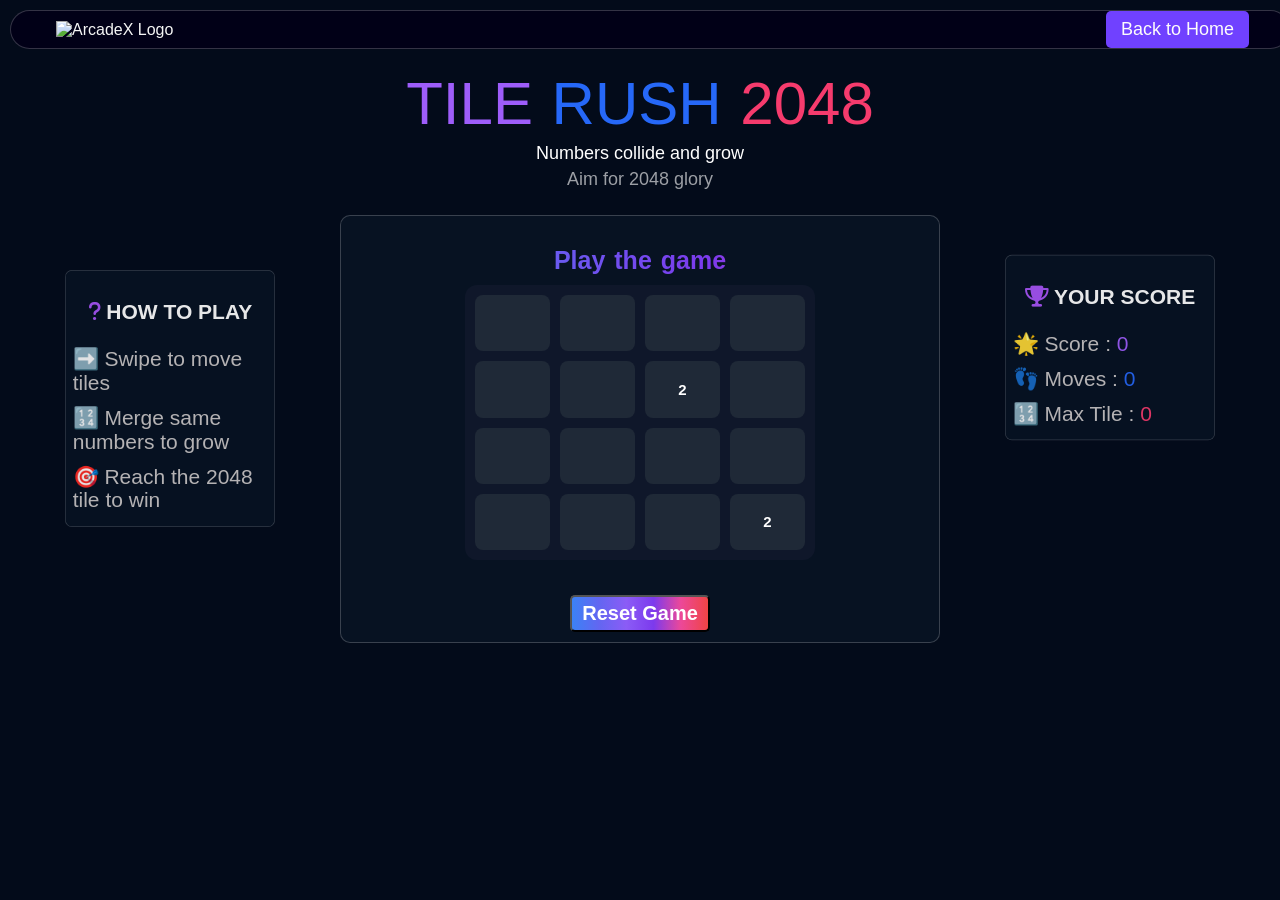
==== 2048/the2048.html @ 88c4ac08 "Tic tac toe & 2048 game logic written" ====
<!DOCTYPE html>
<html lang="en">
<head>
    <meta charset="UTF-8">
    <meta name="viewport" content="width=device-width, initial-scale=1.0">
    <title>Tile Rush 2048</title>
    <link rel="stylesheet" href="../styles.css">
    <link rel="stylesheet" href="../RockPaperScissors/rpsStyles.css">
    <link rel="stylesheet" href="the2048.css">
    <link rel="stylesheet" href="https://cdnjs.cloudflare.com/ajax/libs/font-awesome/6.5.0/css/all.min.css">
</head>
<body>
    <nav class="navbar">
        <div class="logo">
            <img src="../images/logo.png" alt="ArcadeX Logo">
        </div>
        <div class="nav-links">
            <a href="../index.html">Back to Home</a>
        </div>
    </nav>
    <h3><span class="first">TILE</span>
        <span class="second">RUSH</span>
        <span class="third">2048</span></h3>
    
        
        <p class="features-sub" id="features-sub-one">Numbers collide and grow</p>
        <p class="features-sub" id="features-sub-two">Aim for 2048 glory</p>
        
        <section class="container">
            <div class="box left">
            <div class="sideHeading">
                <span><i class="fa-solid fa-question" style="color:#A855F7;"></i></span><span>  HOW TO PLAY</span>
            </div>
            <div class="points">
                <p>➡️ Swipe to move tiles</p>
                <p>🔢 Merge same numbers to grow</p>
                <p>🎯 Reach the 2048 tile to win</p>
            </div>
        </div>
        <div class="box center">
            <h3 class="grad-text" id="featuresMain">Play the game</h3> 
            <div class="grid">
                <div class="cell"></div>
                <div class="cell"></div>
                <div class="cell"></div>
                <div class="cell"></div>
                
                <div class="cell"></div>
                <div class="cell"></div>
                <div class="cell"></div>
                <div class="cell"></div>
                
                <div class="cell"></div>
                <div class="cell"></div>
                <div class="cell"></div>
                <div class="cell"></div>
                
                <div class="cell"></div>
                <div class="cell"></div>
                <div class="cell"></div>
                <div class="cell"></div>
            </div>
            <button class="btn">Reset Game</button>
        </div>
        <div class="box right">
            <div class="sideHeading">
                <span><i class="fa-solid fa-trophy" style="color:#A855F7;"></i></span><span>  YOUR SCORE</span>
            </div>
            <div class="points" id="rightPoints">
                <p>🌟  Score : <span id="player1Score" class="first"> 0</span></p>
                <p>👣  Moves : <span id="player2Score" class="second"> 0</span></p>
                <p>🔢  Max Tile : <span id="drawScore" class="third"> 0</span></p>
            </div>
        </div>
    </section>

    <script src="the2048.js"></script>
</div>
</body>
</html>
---- styles.css ----
* {
  margin: 0;
  padding: 0;
  box-sizing: border-box;
}

html {
  scroll-behavior: smooth;
}

body {
  font-family: 'Roboto', 'Noto Sans SC', 'PingFang SC', 'Helvetica Neue', Arial, sans-serif;
  color: #f5f5f5;
  text-align: center;
  background-color: #030B1A;
}

.navbar {
  margin: 10px;
  position: sticky;
  top: 0;
  z-index: 999;
  display: flex;
  justify-content: space-between;
  align-items: center;
  width: 100%;
  max-width: 2000px;
  flex-wrap: wrap;              
  padding: 0px 40px;
  background: rgba(1, 0, 23); 
  border-radius: 30px;
  border: 1px solid rgba(255, 255, 255, 0.2);
}

.logo img {
  height: 70px;                
  max-width: 100%;
  transition: transform 0.3s ease;
  padding: 5px;
}

.nav-links {
  cursor: pointer;
  display: flex;
  gap: 20px;
  flex-wrap: wrap;  
  transition: transform 10s ease-in-out;          
}

.logo img:hover {
  transform: scale(1.07);      
}

.nav-links a {
position: relative;
color: rgb(253, 252, 252);
text-decoration: none;
font-size: 18px;
background-color: #7041ff;
padding: 8px 15px;
border-radius: 5px
}

.nav-links a:hover {
  background-color: #4a20c9e2;
}

.grad-text {
    background: linear-gradient(
        90deg,
        #3B82F6 0%,
        #6366F1 10%,
        #7C3AED 25%,
        #EC4899 35%,
        #EF4444 50%,
        #EC4899 70%,
        #7C3AED 85%,
        #6366F1 90%,
        #3B82F6 100%
    );
  background-size: 250%;
  -webkit-background-clip: text;
  -webkit-text-fill-color: transparent;
  animation: cyanFlow 7s ease-in-out infinite;
}

@keyframes cyanFlow {
  0% {
    background-position: 0% center;
  }
  50% {
    background-position: 125% center;
  }
  100% {
    background-position: 250% center;
  }
}

.first {color: #9e5dfa;}
.second {color: #2668f8;}
.third {color: #f63b6d;}

h1 {
  font-family: 'Orbitron' , 'Poppins', 'Inter', 'Segoe UI', sans-serif;
  margin-top: clamp(6rem, 12vw, 12rem);
  font-size: clamp(2.5rem, 8vw, 4.5rem);
  font-weight: 700;
  letter-spacing: -2px;
  margin-bottom: clamp(0.5rem, 1vw, 1rem);
  line-height: 1.2;
  text-align: center;
  word-spacing: 2px;
  -webkit-font-smoothing: antialiased;
  -moz-osx-font-smoothing: grayscale;
}

h2 {
  display: inline-block;
  letter-spacing: -0.5px;
  line-height: 1.5;
  text-align: center;
  font-size: clamp(20px, 2vw, 60px);
  color: #f5f5f5f4;
  opacity: 0.8;
  margin-top: 12px;
  font-weight: 400;
  margin-bottom: clamp(6rem, 12vw, 12rem);
}

.featuresHeading {
  font-size: clamp(20px, 1.7vw, 30px);
  text-align: center;
}

#featuresMain {
  font-size: clamp(20px, 2.2vw, 40px);
}

.features {
  display: flex;
  justify-content: center;
  gap: clamp(20px, 5vw, 60px);
  flex-wrap: wrap; 
  margin-top: clamp(2rem, 4vw, 4rem);
  margin-bottom: clamp(2rem, 2vw, 4rem);
}

.featureBox {
  padding: clamp(0.5rem, 0.5vw, 1rem);
  background-color: #071222;
  flex: 1 1 300px; 
  max-width: 300px;
  text-align: center;
  transition: transform 0.3s ease;
  border-radius: 10px;
  border: 1px solid rgba(255, 255, 255, 0.2);
}

@media (max-width: 768px) {
  .featureBox {
    flex: 1 1 100%;
    max-width: 100%;
  }
}

.featureBox:hover {
  transform: translateY(-8px) scale(1.004);
  border-color: rgba(255, 255, 255, 0.37);
}

.features-sub {
  font-size: clamp(15px, 1.5vw, 18px);
  text-align: center;
  margin-top: clamp(0.25rem, 0.25vw, 0.5rem);
  margin-bottom: clamp(1rem, 3.5vw, 5rem);
  color: #f5f5f5dd;
}

.feature-image {
  width: clamp(50px, 7vw, 125px);
  height: clamp(50px, 7vw, 125px);
  object-fit: cover;
  border-radius: 50%;
}

.feature-title {
  font-size: clamp(0.5rem, 1.5vw, 1.15rem);
  letter-spacing: -0.5px;
  margin-top: clamp(1rem, 1vw, 2rem);
  margin-bottom: clamp(1rem, 1vw, 2rem);
  font-weight: 600;
}

.feature-description {
  opacity: 0.7;
}

#ourGames {
  font-size: clamp(20px, 2vw, 40px);
  margin-top: clamp(10rem, 1vw, 30rem);
  text-align: left;
  margin-left: clamp(0.25rem, 2.5vw, 5rem);
}

.ourGames-sub {
  font-size: clamp(15px, 1.5vw, 18px);
  text-align: left;
  margin-left: clamp(0.25rem, 2.5vw, 5rem);
  color: #f5f5f5f4;
  opacity: 0.9;
}

.allGames {
  margin: clamp(2rem, 1vw, 4rem);
  gap: clamp(2rem, 1vw, 4rem);
  display: grid;
  grid-template-columns: repeat(auto-fit, minmax(300px, 1fr));
  gap: 20px;
}

.gameBox {
  margin:10px;
  padding: 2px;
  background-color: #3b3c83;
  border-radius: 10px;
  display: flex;
  flex-direction: column;   
  align-items: center;      
  justify-content: center;
  position: relative;
  overflow: hidden;
  z-index: 1;
  transition: transform 0.3s ease;
}

.gameBox::before {
  content: "";
  position: absolute;
  inset: 0;
  padding: 2px; 
  border-radius: 10px;
  background: linear-gradient(
    90deg,
    #3B82F6,
    #6366F1,
    #8B5CF6,
    #7C3AED,
    #EC4899,
    #EF4444
  );
  -webkit-mask: 
    linear-gradient(#000 0 0) content-box, 
    linear-gradient(#000 0 0);
  -webkit-mask-composite: xor;
  mask-composite: exclude;
  z-index: -1;
}

.gameBox::after {
  content: "";
  position: absolute;
  inset: -10px;
  border-radius: 10px;
  background: linear-gradient(
    90deg,
    #3B82F6,
    #8B5CF6,
    #EC4899,
    #EF4444
  );
  filter: blur(20px);
  opacity: 0.6;
  z-index: -2;
}

.gameBox:hover {
  transform: scale(1.02) translateY(-8px);
  box-shadow: 0 10px 30px rgba(0,0,0,0.4);
}

.gameImage {
  width: 100%;
  aspect-ratio: 1/1;
  object-fit: cover;
  display: block;
  border-radius: 10px 10px 0 0;
}

.playButton {
  color: #fff;
  border: none;
  padding: clamp(0.5rem, 1vw, 1rem) clamp(1rem, 2vw, 2rem);
  font-size: clamp(14px, 1.5vw, 18px);
  cursor: pointer;
  transition: background-color 0.3s ease;
  font-weight: 700;
  width: 100%;
  border-radius: 0 0 5px 5px;
  background: linear-gradient(
    90deg,
    #3B82F6,
    #6366F1,
    #8B5CF6,
    #7C3AED,
    #EC4899,
    #EF4444
  );
}

.footer{
  background-color: rgba(0, 0, 0);
  display: flex;
  flex-wrap: wrap;
  justify-content: space-between;
  padding:clamp(1rem, 1vw, 2rem) clamp(1rem, 1vw, 4rem);
}
---- RockPaperScissors/rpsStyles.css ----
* {
  margin: 0;
  padding: 0;
  box-sizing: border-box;
}

h3 {
  font-family: fantasy , 'Poppins', 'Inter', 'Segoe UI', sans-serif;
  margin-top: 20px;
  font-weight: 100;
  font-size: clamp(50px, 7vw, 60px);
  word-spacing: 2px;
}

h4 {
  margin-top: 10px;
  font-size: 22px;
}

.features-sub {
  margin: 5px;
}

#features-sub-one {
  color: white;
}

#features-sub-two {
  color: rgba(255, 255, 255, 0.608);
}

.container {
  display: grid;
  grid-template-columns: 1fr 2fr 1fr; 
  gap: 20px;
  padding: 20px;
  align-items: start;
}

.box {
  background: #071222;
  padding: 10px;
  color: white;
  border-radius: 10px;
  border: 1px solid rgba(255, 255, 255, 0.2);
}

.left, .right {
  opacity: 0.9;
  transform: scale(0.7);
}

.center {
  min-height: 300px;
}

@media (max-width: 900px) {
    .container {
        grid-template-columns: 1fr 1.5fr 1fr;
    }
}

@media (max-width: 600px) {
    .container {
        grid-template-columns: 1fr; 
    }

    .center {
        order: -1;
    }
}

.sideHeading {
  font-family:'Orbitron' , 'Poppins', 'Inter', 'Segoe UI', sans-serif;
  font-weight: 700;
  font-size: clamp(10px, 4.5vw, 30px);
  margin-top: 2rem;
  margin-bottom: 2rem;
}

.points {
  font-family:'Orbitron' , 'Poppins', 'Inter', 'Segoe UI', sans-serif;
  font-size: clamp(10px, 4.5vw, 30px);
  text-align: left;
  margin-top: 10px;
  margin-bottom: 10px;
  display: flex;
  flex-direction: column;
  gap: 15px;
  font-weight: 500;
  color: rgb(200, 197, 197)
}

#featuresMain{
  font-family: 'Orbitron' , 'Poppins', 'Inter', 'Segoe UI', sans-serif;
  font-weight: 700;
  font-size: clamp(8px, 4vw, 25px);
}

.rpsAll {
  display: flex;
  justify-content: center;
  margin-top: clamp(0.5rem, 1vw, 1rem);
  margin-bottom: clamp(0.5rem, 1vw, 1rem);
}

.rps-image {
  width: clamp(75px, 11vw, 200px);
  height: clamp(75px, 11vw, 200px);
  object-fit: cover;
  border-radius: 50%;
  cursor: pointer;
  transition: transform 0.3s ease;
}

.rps-image:hover {
  transform: scale(1.05);
}

.rpsBox {
  padding: clamp(0.5rem, 0.5vw, 1rem);
  background-color: #071222;
  flex: 1 1 300px; 
  max-width: 300px;
  text-align: center;
}

@media (max-width: 768px) {
  .rpsBox {
    flex: 1 1 100%;
    max-width: 100%;
  }
}

.btn{
  background: linear-gradient(
    90deg,
    #3B82F6,
    #6366F1,
    #8B5CF6,
    #7C3AED,
    #EC4899,
    #EF4444
  );
  color: white;
  padding: 5px 10px;
  font-weight: 600;
  font-size: clamp(10px, 2vw, 20px);
  border-radius: 5px;
  margin-top: 25px;
  transition: transform 0.3s ease;
}

.btn:hover {
  transform: scale(1.02);
}
---- 2048/the2048.css ----
.grid {
    margin: 10px auto;
  display: grid;
  grid-template-columns: repeat(4, 1fr);
  gap: 10px;
  width: 80vw;
  max-width: 350px;
  background: #0f172a;
  padding: 10px;
  border-radius: 12px;
  aspect-ratio: 1 / 0.75;
}

.cell {
  background: #1f2937;
  border-radius: 8px;
  display: flex;
  align-items: center;
  justify-content: center;
  font-size: 15px;
  font-weight: bold;
  color: white;
  aspect-ratio: 1 / 0.75;
}
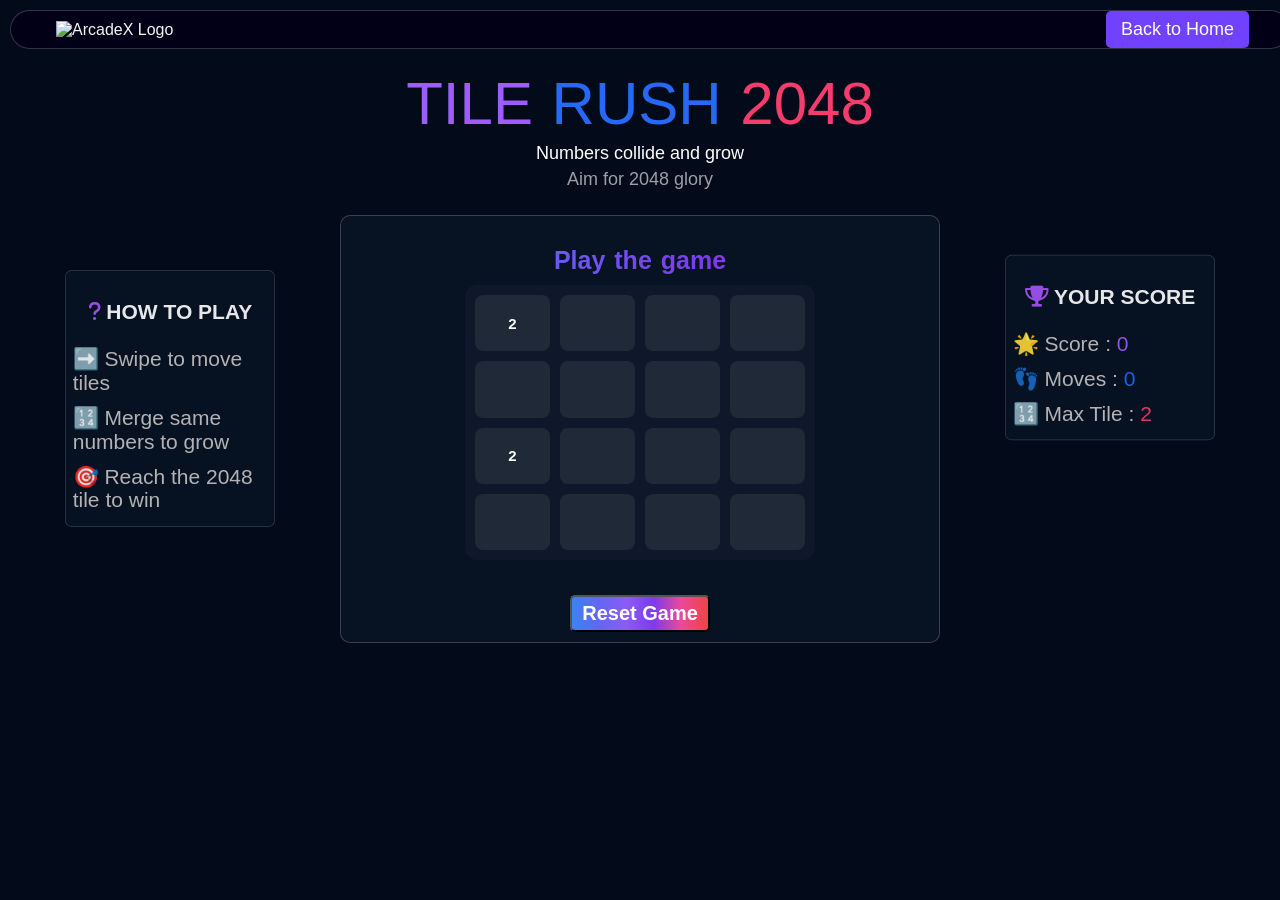
==== commit 7bb382aa: "Added 2048 game logic" ====
--- a/2048/the2048.html
+++ b/2048/the2048.html
@@ -67,9 +67,9 @@
                 <span><i class="fa-solid fa-trophy" style="color:#A855F7;"></i></span><span>  YOUR SCORE</span>
             </div>
             <div class="points" id="rightPoints">
-                <p>🌟  Score : <span id="player1Score" class="first"> 0</span></p>
-                <p>👣  Moves : <span id="player2Score" class="second"> 0</span></p>
-                <p>🔢  Max Tile : <span id="drawScore" class="third"> 0</span></p>
+                <p>🌟  Score : <span id="Score" class="first"> 0</span></p>
+                <p>👣  Moves : <span id="Moves" class="second"> 0</span></p>
+                <p>🔢  Max Tile : <span id="maxTile" class="third"> 0</span></p>
             </div>
         </div>
     </section>
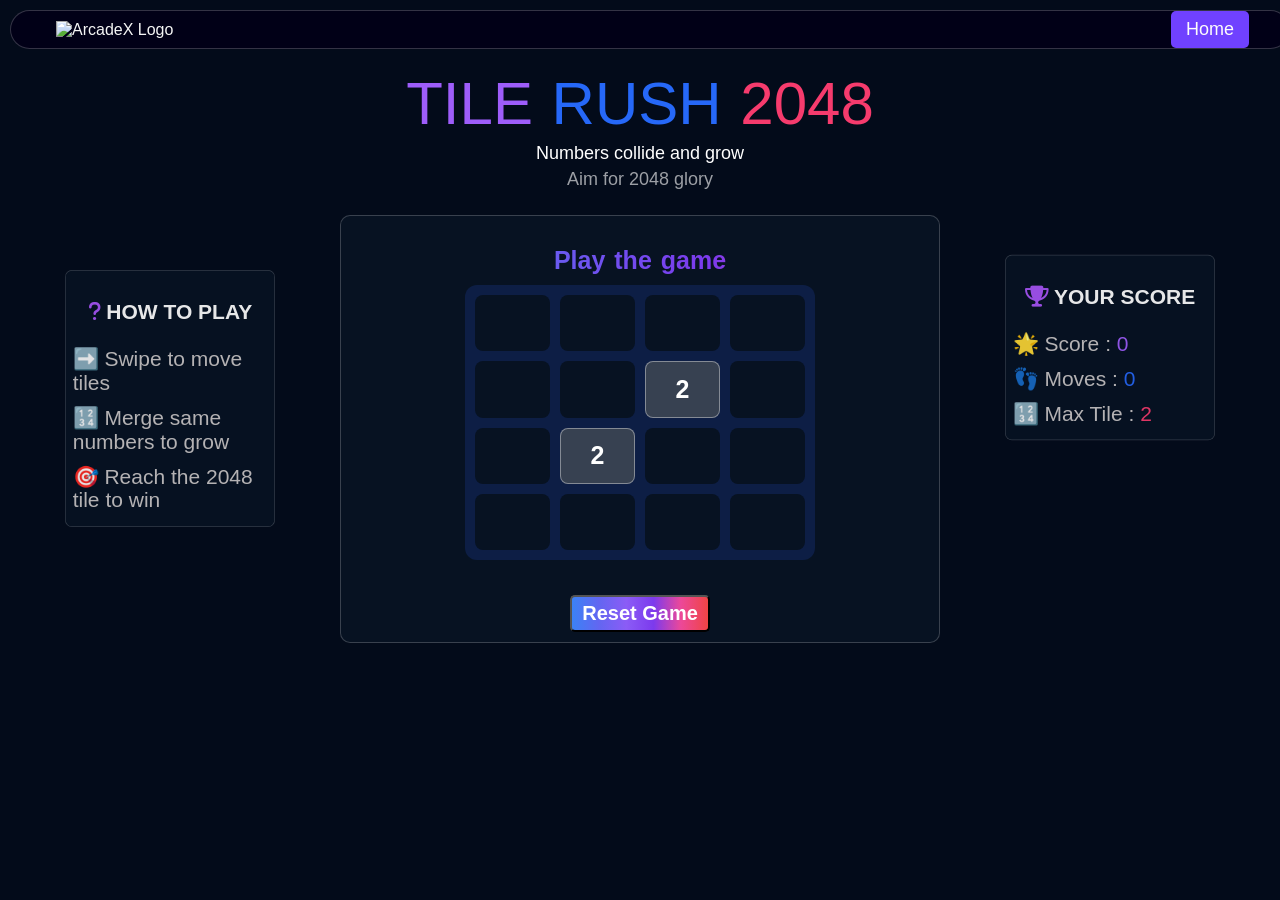
==== commit 4bd59b27: "Added bot player in tic tac toe game" ====
--- a/2048/the2048.html
+++ b/2048/the2048.html
@@ -15,7 +15,7 @@
             <img src="../images/logo.png" alt="ArcadeX Logo">
         </div>
         <div class="nav-links">
-            <a href="../index.html">Back to Home</a>
+            <a href="../index.html">Home</a>
         </div>
     </nav>
     <h3><span class="first">TILE</span>
--- a/styles.css
+++ b/styles.css
@@ -39,16 +39,31 @@
   padding: 5px;
 }
 
+#loginBtn {
+  cursor: pointer;  
+  transition: transform 10s ease-in-out; 
+  position: relative;
+  color: rgb(253, 252, 252);
+  font-size: 18px;
+  background-color: #7041ff;
+  padding: 8px 15px;
+  border-radius: 5px         
+}
+
+.logo img:hover {
+  transform: scale(1.07);      
+}
+
+#loginBtn:hover {
+  background-color: #4a20c9e2;
+}
+
 .nav-links {
   cursor: pointer;
   display: flex;
   gap: 20px;
   flex-wrap: wrap;  
-  transition: transform 10s ease-in-out;          
-}
-
-.logo img:hover {
-  transform: scale(1.07);      
+  transition: transform 10s ease-in-out;
 }
 
 .nav-links a {
@@ -62,7 +77,7 @@
 }
 
 .nav-links a:hover {
-  background-color: #4a20c9e2;
+  background-color: #5124da;
 }
 
 .grad-text {
@@ -309,8 +324,98 @@
 
 .footer{
   background-color: rgba(0, 0, 0);
+  padding:clamp(1rem, 1vw, 2rem) clamp(1rem, 1vw, 4rem);
+  color: rgba(255, 255, 255, 0.8);
+}
+
+.contact {
   display: flex;
-  flex-wrap: wrap;
-  justify-content: space-between;
-  padding:clamp(1rem, 1vw, 2rem) clamp(1rem, 1vw, 4rem);
+  gap: 20px;
+  justify-content: center;
+  margin-bottom: 5px;
+  font-size: 20px;
+}
+
+.contact a {
+  text-decoration: none;
+  color: rgba(255, 255, 255, 0.65);
+  transition: 0.3s;
+}
+
+.contact a:hover {
+  color: white;
+  transform: scale(1.1);
+}
+
+.login-modal {
+  display: none;
+  position: fixed;
+  top: 0;
+  left: 0;
+  width: 100%;
+  height: 100%;
+  background: rgba(0,0,0,0.7);
+  justify-content: center;
+  align-items: center;
+  z-index: 9999;
+}
+
+.login-box {
+  background: #030B1A;
+  width: 300px;
+  border-radius: 5px;
+  text-align: center;
+  color: white;
+  position: relative;
+  padding: 15px;
+  border: 1px solid rgba(245, 245, 245, 0.6);
+}
+
+#loginHeading{
+  font-size: clamp(20px, 2vw, 40px);
+  font-weight: 900;
+  text-align: left;
+}
+
+#closeBtn {
+  background-color: #EF4444;
+  position: absolute;
+  top: 0px;
+  right: 0px;
+  cursor: pointer;
+  font-size: 20px;
+  padding-left: 5px;
+  padding-right: 5px;
+  border-radius: 0 5px 0 5px;
+}
+
+
+.login-box input {
+  width: 100%;
+  padding: 10px;
+  margin: 10px 0;
+  border: none;
+  border-radius: 5px;
+}
+
+.login-box button {
+  padding: 10px;
+  width: 100%;
+  background: #8b5cf6;
+  border: none;
+  color: white;
+  font-size: larger;
+  border-radius: 5px;
+  margin: 5px 0 5px 0;
+}
+
+.logintext{
+  font-size: small;
+  margin-bottom: 5px;
+}
+
+.login-box a{
+  color: #a57ffd;
+  text-decoration: underline;
+  cursor: pointer;
 }
--- a/RockPaperScissors/rpsStyles.css
+++ b/RockPaperScissors/rpsStyles.css
@@ -68,6 +68,25 @@
     .center {
         order: -1;
     }
+}
+
+.showChoice{
+  display: flex;
+  justify-content: space-evenly;
+  font-size: large;
+  margin-top: 5px;
+}
+
+#playerChoice{
+  background-color: #8B5CF6;
+  padding: 5px;
+  border-radius: 3px;
+}
+
+#compChoice{
+  background-color:#f63b6d;
+  padding: 5px;
+  border-radius: 3px;
 }
 
 .sideHeading {
--- a/2048/the2048.css
+++ b/2048/the2048.css
@@ -5,20 +5,32 @@
   gap: 10px;
   width: 80vw;
   max-width: 350px;
-  background: #0f172a;
+  background: #0d1e45;
   padding: 10px;
   border-radius: 12px;
   aspect-ratio: 1 / 0.75;
 }
 
 .cell {
-  background: #1f2937;
+  background: #071222;
   border-radius: 8px;
   display: flex;
   align-items: center;
   justify-content: center;
-  font-size: 15px;
+  font-size: 25px;
   font-weight: bold;
   color: white;
   aspect-ratio: 1 / 0.75;
-}+}
+
+.cell-2   { background: #374151; border: 1px solid rgba(255, 255, 255, 0.384);}   
+.cell-4   { background: #1d4ed8; border: 1px solid rgba(255, 255, 255, 0.384);}   
+.cell-8   { background: #7c3aed; border: 1px solid rgba(255, 255, 255, 0.384);}   
+.cell-16  { background: #9333ea; border: 1px solid rgba(255, 255, 255, 0.384);}   
+.cell-32  { background: #c026d3; border: 1px solid rgba(255, 255, 255, 0.384);}   
+.cell-64  { background: #e11d48; border: 1px solid rgba(255, 255, 255, 0.384);}   
+.cell-128 { background: #f97316; border: 1px solid rgba(255, 255, 255, 0.384);}   
+.cell-256 { background: #f59e0b; border: 1px solid rgba(255, 255, 255, 0.384);}   
+.cell-512 { background: #eab308; border: 1px solid rgba(255, 255, 255, 0.384);}
+.cell-1024{ background: #84cc16; border: 1px solid rgba(255, 255, 255, 0.384);}
+.cell-2048{ background: #22c55e; border: 1px solid rgba(255, 255, 255, 0.384);}   
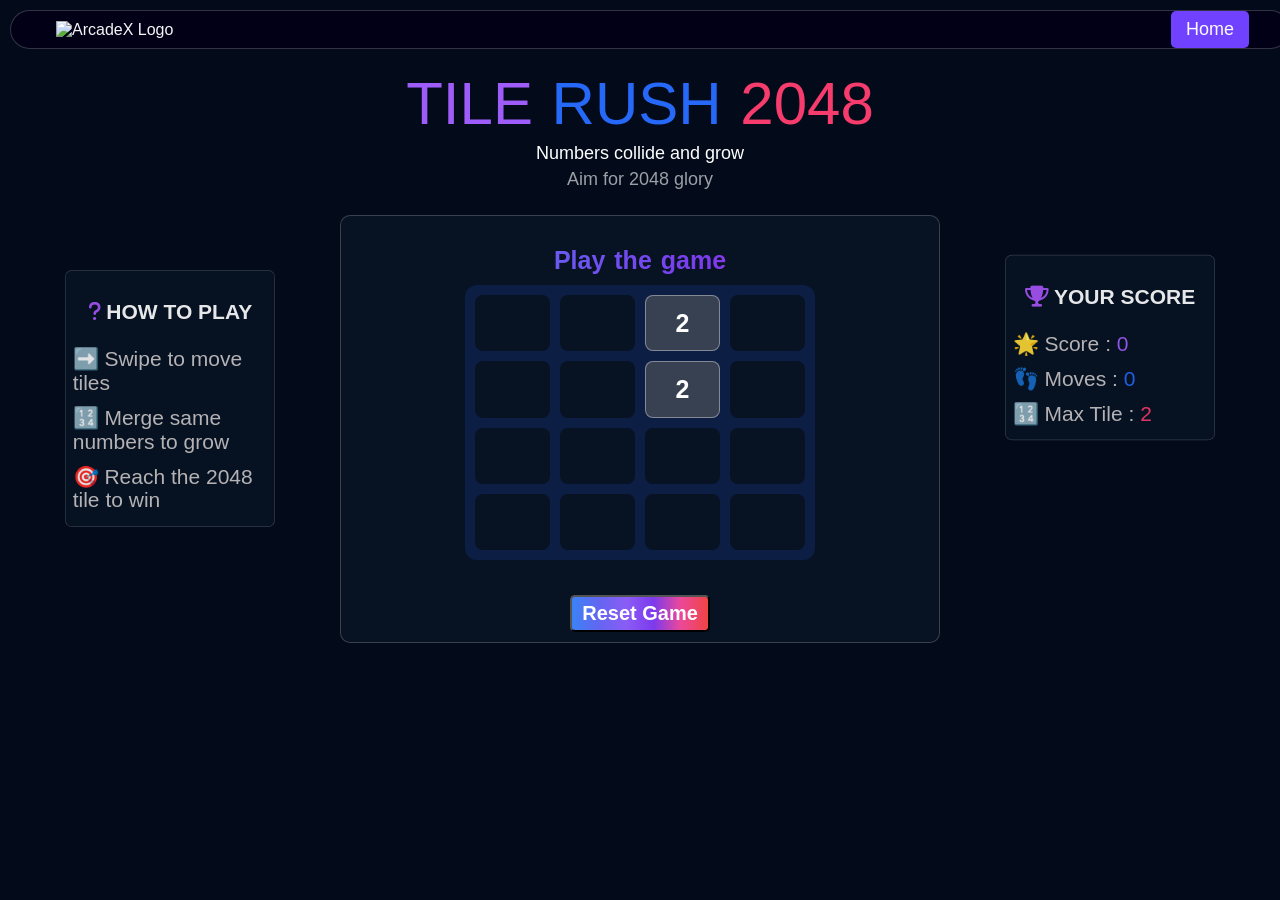
==== commit 096a87fa: "chore: format codebase using Prettier" ====
--- a/2048/the2048.html
+++ b/2048/the2048.html
@@ -1,80 +1,86 @@
-<!DOCTYPE html>
+<!doctype html>
 <html lang="en">
-<head>
-    <meta charset="UTF-8">
-    <meta name="viewport" content="width=device-width, initial-scale=1.0">
+  <head>
+    <meta charset="UTF-8" />
+    <meta name="viewport" content="width=device-width, initial-scale=1.0" />
     <title>Tile Rush 2048</title>
-    <link rel="stylesheet" href="../styles.css">
-    <link rel="stylesheet" href="../RockPaperScissors/rpsStyles.css">
-    <link rel="stylesheet" href="the2048.css">
-    <link rel="stylesheet" href="https://cdnjs.cloudflare.com/ajax/libs/font-awesome/6.5.0/css/all.min.css">
-</head>
-<body>
+    <link rel="stylesheet" href="../styles.css" />
+    <link rel="stylesheet" href="../RockPaperScissors/rpsStyles.css" />
+    <link rel="stylesheet" href="the2048.css" />
+    <link
+      rel="stylesheet"
+      href="https://cdnjs.cloudflare.com/ajax/libs/font-awesome/6.5.0/css/all.min.css"
+    />
+  </head>
+  <body>
     <nav class="navbar">
-        <div class="logo">
-            <img src="../images/logo.png" alt="ArcadeX Logo">
+      <div class="logo">
+        <img src="../images/logo.png" alt="ArcadeX Logo" />
+      </div>
+      <div class="nav-links">
+        <a href="../index.html">Home</a>
+      </div>
+    </nav>
+    <h3>
+      <span class="first">TILE</span>
+      <span class="second">RUSH</span>
+      <span class="third">2048</span>
+    </h3>
+
+    <p class="features-sub" id="features-sub-one">Numbers collide and grow</p>
+    <p class="features-sub" id="features-sub-two">Aim for 2048 glory</p>
+
+    <section class="container">
+      <div class="box left">
+        <div class="sideHeading">
+          <span
+            ><i class="fa-solid fa-question" style="color: #a855f7"></i></span
+          ><span> HOW TO PLAY</span>
         </div>
-        <div class="nav-links">
-            <a href="../index.html">Home</a>
+        <div class="points">
+          <p>➡️ Swipe to move tiles</p>
+          <p>🔢 Merge same numbers to grow</p>
+          <p>🎯 Reach the 2048 tile to win</p>
         </div>
-    </nav>
-    <h3><span class="first">TILE</span>
-        <span class="second">RUSH</span>
-        <span class="third">2048</span></h3>
-    
-        
-        <p class="features-sub" id="features-sub-one">Numbers collide and grow</p>
-        <p class="features-sub" id="features-sub-two">Aim for 2048 glory</p>
-        
-        <section class="container">
-            <div class="box left">
-            <div class="sideHeading">
-                <span><i class="fa-solid fa-question" style="color:#A855F7;"></i></span><span>  HOW TO PLAY</span>
-            </div>
-            <div class="points">
-                <p>➡️ Swipe to move tiles</p>
-                <p>🔢 Merge same numbers to grow</p>
-                <p>🎯 Reach the 2048 tile to win</p>
-            </div>
+      </div>
+      <div class="box center">
+        <h3 class="grad-text" id="featuresMain">Play the game</h3>
+        <div class="grid">
+          <div class="cell"></div>
+          <div class="cell"></div>
+          <div class="cell"></div>
+          <div class="cell"></div>
+
+          <div class="cell"></div>
+          <div class="cell"></div>
+          <div class="cell"></div>
+          <div class="cell"></div>
+
+          <div class="cell"></div>
+          <div class="cell"></div>
+          <div class="cell"></div>
+          <div class="cell"></div>
+
+          <div class="cell"></div>
+          <div class="cell"></div>
+          <div class="cell"></div>
+          <div class="cell"></div>
         </div>
-        <div class="box center">
-            <h3 class="grad-text" id="featuresMain">Play the game</h3> 
-            <div class="grid">
-                <div class="cell"></div>
-                <div class="cell"></div>
-                <div class="cell"></div>
-                <div class="cell"></div>
-                
-                <div class="cell"></div>
-                <div class="cell"></div>
-                <div class="cell"></div>
-                <div class="cell"></div>
-                
-                <div class="cell"></div>
-                <div class="cell"></div>
-                <div class="cell"></div>
-                <div class="cell"></div>
-                
-                <div class="cell"></div>
-                <div class="cell"></div>
-                <div class="cell"></div>
-                <div class="cell"></div>
-            </div>
-            <button class="btn">Reset Game</button>
+        <button class="btn">Reset Game</button>
+      </div>
+      <div class="box right">
+        <div class="sideHeading">
+          <span><i class="fa-solid fa-trophy" style="color: #a855f7"></i></span
+          ><span> YOUR SCORE</span>
         </div>
-        <div class="box right">
-            <div class="sideHeading">
-                <span><i class="fa-solid fa-trophy" style="color:#A855F7;"></i></span><span>  YOUR SCORE</span>
-            </div>
-            <div class="points" id="rightPoints">
-                <p>🌟  Score : <span id="Score" class="first"> 0</span></p>
-                <p>👣  Moves : <span id="Moves" class="second"> 0</span></p>
-                <p>🔢  Max Tile : <span id="maxTile" class="third"> 0</span></p>
-            </div>
+        <div class="points" id="rightPoints">
+          <p>🌟 Score : <span id="Score" class="first"> 0</span></p>
+          <p>👣 Moves : <span id="Moves" class="second"> 0</span></p>
+          <p>🔢 Max Tile : <span id="maxTile" class="third"> 0</span></p>
         </div>
+      </div>
     </section>
 
     <script src="the2048.js"></script>
-</div>
-</body>
-</html>+  </body>
+</html>
--- a/styles.css
+++ b/styles.css
@@ -9,10 +9,11 @@
 }
 
 body {
-  font-family: 'Roboto', 'Noto Sans SC', 'PingFang SC', 'Helvetica Neue', Arial, sans-serif;
+  font-family:
+    "Roboto", "Noto Sans SC", "PingFang SC", "Helvetica Neue", Arial, sans-serif;
   color: #f5f5f5;
   text-align: center;
-  background-color: #030B1A;
+  background-color: #030b1a;
 }
 
 .navbar {
@@ -25,33 +26,33 @@
   align-items: center;
   width: 100%;
   max-width: 2000px;
-  flex-wrap: wrap;              
+  flex-wrap: wrap;
   padding: 0px 40px;
-  background: rgba(1, 0, 23); 
+  background: rgba(1, 0, 23);
   border-radius: 30px;
   border: 1px solid rgba(255, 255, 255, 0.2);
 }
 
 .logo img {
-  height: 70px;                
+  height: 70px;
   max-width: 100%;
   transition: transform 0.3s ease;
   padding: 5px;
 }
 
 #loginBtn {
-  cursor: pointer;  
-  transition: transform 10s ease-in-out; 
+  cursor: pointer;
+  transition: transform 10s ease-in-out;
   position: relative;
   color: rgb(253, 252, 252);
   font-size: 18px;
   background-color: #7041ff;
   padding: 8px 15px;
-  border-radius: 5px         
+  border-radius: 5px;
 }
 
 .logo img:hover {
-  transform: scale(1.07);      
+  transform: scale(1.07);
 }
 
 #loginBtn:hover {
@@ -62,18 +63,18 @@
   cursor: pointer;
   display: flex;
   gap: 20px;
-  flex-wrap: wrap;  
+  flex-wrap: wrap;
   transition: transform 10s ease-in-out;
 }
 
 .nav-links a {
-position: relative;
-color: rgb(253, 252, 252);
-text-decoration: none;
-font-size: 18px;
-background-color: #7041ff;
-padding: 8px 15px;
-border-radius: 5px
+  position: relative;
+  color: rgb(253, 252, 252);
+  text-decoration: none;
+  font-size: 18px;
+  background-color: #7041ff;
+  padding: 8px 15px;
+  border-radius: 5px;
 }
 
 .nav-links a:hover {
@@ -81,18 +82,18 @@
 }
 
 .grad-text {
-    background: linear-gradient(
-        90deg,
-        #3B82F6 0%,
-        #6366F1 10%,
-        #7C3AED 25%,
-        #EC4899 35%,
-        #EF4444 50%,
-        #EC4899 70%,
-        #7C3AED 85%,
-        #6366F1 90%,
-        #3B82F6 100%
-    );
+  background: linear-gradient(
+    90deg,
+    #3b82f6 0%,
+    #6366f1 10%,
+    #7c3aed 25%,
+    #ec4899 35%,
+    #ef4444 50%,
+    #ec4899 70%,
+    #7c3aed 85%,
+    #6366f1 90%,
+    #3b82f6 100%
+  );
   background-size: 250%;
   -webkit-background-clip: text;
   -webkit-text-fill-color: transparent;
@@ -111,12 +112,18 @@
   }
 }
 
-.first {color: #9e5dfa;}
-.second {color: #2668f8;}
-.third {color: #f63b6d;}
+.first {
+  color: #9e5dfa;
+}
+.second {
+  color: #2668f8;
+}
+.third {
+  color: #f63b6d;
+}
 
 h1 {
-  font-family: 'Orbitron' , 'Poppins', 'Inter', 'Segoe UI', sans-serif;
+  font-family: "Orbitron", "Poppins", "Inter", "Segoe UI", sans-serif;
   margin-top: clamp(6rem, 12vw, 12rem);
   font-size: clamp(2.5rem, 8vw, 4.5rem);
   font-weight: 700;
@@ -155,7 +162,7 @@
   display: flex;
   justify-content: center;
   gap: clamp(20px, 5vw, 60px);
-  flex-wrap: wrap; 
+  flex-wrap: wrap;
   margin-top: clamp(2rem, 4vw, 4rem);
   margin-bottom: clamp(2rem, 2vw, 4rem);
 }
@@ -163,7 +170,7 @@
 .featureBox {
   padding: clamp(0.5rem, 0.5vw, 1rem);
   background-color: #071222;
-  flex: 1 1 300px; 
+  flex: 1 1 300px;
   max-width: 300px;
   text-align: center;
   transition: transform 0.3s ease;
@@ -234,13 +241,13 @@
 }
 
 .gameBox {
-  margin:10px;
+  margin: 10px;
   padding: 2px;
   background-color: #3b3c83;
   border-radius: 10px;
   display: flex;
-  flex-direction: column;   
-  align-items: center;      
+  flex-direction: column;
+  align-items: center;
   justify-content: center;
   position: relative;
   overflow: hidden;
@@ -252,19 +259,19 @@
   content: "";
   position: absolute;
   inset: 0;
-  padding: 2px; 
+  padding: 2px;
   border-radius: 10px;
   background: linear-gradient(
     90deg,
-    #3B82F6,
-    #6366F1,
-    #8B5CF6,
-    #7C3AED,
-    #EC4899,
-    #EF4444
+    #3b82f6,
+    #6366f1,
+    #8b5cf6,
+    #7c3aed,
+    #ec4899,
+    #ef4444
   );
-  -webkit-mask: 
-    linear-gradient(#000 0 0) content-box, 
+  -webkit-mask:
+    linear-gradient(#000 0 0) content-box,
     linear-gradient(#000 0 0);
   -webkit-mask-composite: xor;
   mask-composite: exclude;
@@ -276,13 +283,7 @@
   position: absolute;
   inset: -10px;
   border-radius: 10px;
-  background: linear-gradient(
-    90deg,
-    #3B82F6,
-    #8B5CF6,
-    #EC4899,
-    #EF4444
-  );
+  background: linear-gradient(90deg, #3b82f6, #8b5cf6, #ec4899, #ef4444);
   filter: blur(20px);
   opacity: 0.6;
   z-index: -2;
@@ -290,7 +291,7 @@
 
 .gameBox:hover {
   transform: scale(1.02) translateY(-8px);
-  box-shadow: 0 10px 30px rgba(0,0,0,0.4);
+  box-shadow: 0 10px 30px rgba(0, 0, 0, 0.4);
 }
 
 .gameImage {
@@ -313,18 +314,18 @@
   border-radius: 0 0 5px 5px;
   background: linear-gradient(
     90deg,
-    #3B82F6,
-    #6366F1,
-    #8B5CF6,
-    #7C3AED,
-    #EC4899,
-    #EF4444
+    #3b82f6,
+    #6366f1,
+    #8b5cf6,
+    #7c3aed,
+    #ec4899,
+    #ef4444
   );
 }
 
-.footer{
+.footer {
   background-color: rgba(0, 0, 0);
-  padding:clamp(1rem, 1vw, 2rem) clamp(1rem, 1vw, 4rem);
+  padding: clamp(1rem, 1vw, 2rem) clamp(1rem, 1vw, 4rem);
   color: rgba(255, 255, 255, 0.8);
 }
 
@@ -354,14 +355,14 @@
   left: 0;
   width: 100%;
   height: 100%;
-  background: rgba(0,0,0,0.7);
+  background: rgba(0, 0, 0, 0.7);
   justify-content: center;
   align-items: center;
   z-index: 9999;
 }
 
 .login-box {
-  background: #030B1A;
+  background: #030b1a;
   width: 300px;
   border-radius: 5px;
   text-align: center;
@@ -371,14 +372,14 @@
   border: 1px solid rgba(245, 245, 245, 0.6);
 }
 
-#loginHeading{
+#loginHeading {
   font-size: clamp(20px, 2vw, 40px);
   font-weight: 900;
   text-align: left;
 }
 
 #closeBtn {
-  background-color: #EF4444;
+  background-color: #ef4444;
   position: absolute;
   top: 0px;
   right: 0px;
@@ -389,7 +390,6 @@
   border-radius: 0 5px 0 5px;
 }
 
-
 .login-box input {
   width: 100%;
   padding: 10px;
@@ -409,13 +409,13 @@
   margin: 5px 0 5px 0;
 }
 
-.logintext{
+.logintext {
   font-size: small;
   margin-bottom: 5px;
 }
 
-.login-box a{
+.login-box a {
   color: #a57ffd;
   text-decoration: underline;
   cursor: pointer;
-}+}
--- a/RockPaperScissors/rpsStyles.css
+++ b/RockPaperScissors/rpsStyles.css
@@ -5,7 +5,7 @@
 }
 
 h3 {
-  font-family: fantasy , 'Poppins', 'Inter', 'Segoe UI', sans-serif;
+  font-family: fantasy, "Poppins", "Inter", "Segoe UI", sans-serif;
   margin-top: 20px;
   font-weight: 100;
   font-size: clamp(50px, 7vw, 60px);
@@ -31,7 +31,7 @@
 
 .container {
   display: grid;
-  grid-template-columns: 1fr 2fr 1fr; 
+  grid-template-columns: 1fr 2fr 1fr;
   gap: 20px;
   padding: 20px;
   align-items: start;
@@ -45,7 +45,8 @@
   border: 1px solid rgba(255, 255, 255, 0.2);
 }
 
-.left, .right {
+.left,
+.right {
   opacity: 0.9;
   transform: scale(0.7);
 }
@@ -55,42 +56,43 @@
 }
 
 @media (max-width: 900px) {
-    .container {
-        grid-template-columns: 1fr 1.5fr 1fr;
-    }
+  .container {
+    grid-template-columns: 1fr;
+  }
+
+  .center {
+    width: 100%;
+  }
+
+  .left,
+  .right {
+    width: 65%;
+    justify-self: center;
+    transform: none;
+  }
 }
 
-@media (max-width: 600px) {
-    .container {
-        grid-template-columns: 1fr; 
-    }
-
-    .center {
-        order: -1;
-    }
-}
-
-.showChoice{
+.showChoice {
   display: flex;
   justify-content: space-evenly;
   font-size: large;
   margin-top: 5px;
 }
 
-#playerChoice{
-  background-color: #8B5CF6;
+#playerChoice {
+  background-color: #8b5cf6;
   padding: 5px;
   border-radius: 3px;
 }
 
-#compChoice{
-  background-color:#f63b6d;
+#compChoice {
+  background-color: #f63b6d;
   padding: 5px;
   border-radius: 3px;
 }
 
 .sideHeading {
-  font-family:'Orbitron' , 'Poppins', 'Inter', 'Segoe UI', sans-serif;
+  font-family: "Orbitron", "Poppins", "Inter", "Segoe UI", sans-serif;
   font-weight: 700;
   font-size: clamp(10px, 4.5vw, 30px);
   margin-top: 2rem;
@@ -98,7 +100,7 @@
 }
 
 .points {
-  font-family:'Orbitron' , 'Poppins', 'Inter', 'Segoe UI', sans-serif;
+  font-family: "Orbitron", "Poppins", "Inter", "Segoe UI", sans-serif;
   font-size: clamp(10px, 4.5vw, 30px);
   text-align: left;
   margin-top: 10px;
@@ -107,11 +109,11 @@
   flex-direction: column;
   gap: 15px;
   font-weight: 500;
-  color: rgb(200, 197, 197)
+  color: rgb(200, 197, 197);
 }
 
-#featuresMain{
-  font-family: 'Orbitron' , 'Poppins', 'Inter', 'Segoe UI', sans-serif;
+#featuresMain {
+  font-family: "Orbitron", "Poppins", "Inter", "Segoe UI", sans-serif;
   font-weight: 700;
   font-size: clamp(8px, 4vw, 25px);
 }
@@ -124,8 +126,8 @@
 }
 
 .rps-image {
-  width: clamp(75px, 11vw, 200px);
-  height: clamp(75px, 11vw, 200px);
+  width: clamp(180px, 11vw, 200px);
+  height: clamp(180px, 11vw, 200px);
   object-fit: cover;
   border-radius: 50%;
   cursor: pointer;
@@ -139,7 +141,7 @@
 .rpsBox {
   padding: clamp(0.5rem, 0.5vw, 1rem);
   background-color: #071222;
-  flex: 1 1 300px; 
+  flex: 1 1 300px;
   max-width: 300px;
   text-align: center;
 }
@@ -151,15 +153,15 @@
   }
 }
 
-.btn{
+.btn {
   background: linear-gradient(
     90deg,
-    #3B82F6,
-    #6366F1,
-    #8B5CF6,
-    #7C3AED,
-    #EC4899,
-    #EF4444
+    #3b82f6,
+    #6366f1,
+    #8b5cf6,
+    #7c3aed,
+    #ec4899,
+    #ef4444
   );
   color: white;
   padding: 5px 10px;
@@ -172,4 +174,4 @@
 
 .btn:hover {
   transform: scale(1.02);
-}+}
--- a/2048/the2048.css
+++ b/2048/the2048.css
@@ -1,5 +1,5 @@
 .grid {
-    margin: 10px auto;
+  margin: 10px auto;
   display: grid;
   grid-template-columns: repeat(4, 1fr);
   gap: 10px;
@@ -23,14 +23,47 @@
   aspect-ratio: 1 / 0.75;
 }
 
-.cell-2   { background: #374151; border: 1px solid rgba(255, 255, 255, 0.384);}   
-.cell-4   { background: #1d4ed8; border: 1px solid rgba(255, 255, 255, 0.384);}   
-.cell-8   { background: #7c3aed; border: 1px solid rgba(255, 255, 255, 0.384);}   
-.cell-16  { background: #9333ea; border: 1px solid rgba(255, 255, 255, 0.384);}   
-.cell-32  { background: #c026d3; border: 1px solid rgba(255, 255, 255, 0.384);}   
-.cell-64  { background: #e11d48; border: 1px solid rgba(255, 255, 255, 0.384);}   
-.cell-128 { background: #f97316; border: 1px solid rgba(255, 255, 255, 0.384);}   
-.cell-256 { background: #f59e0b; border: 1px solid rgba(255, 255, 255, 0.384);}   
-.cell-512 { background: #eab308; border: 1px solid rgba(255, 255, 255, 0.384);}
-.cell-1024{ background: #84cc16; border: 1px solid rgba(255, 255, 255, 0.384);}
-.cell-2048{ background: #22c55e; border: 1px solid rgba(255, 255, 255, 0.384);}   +.cell-2 {
+  background: #374151;
+  border: 1px solid rgba(255, 255, 255, 0.384);
+}
+.cell-4 {
+  background: #1d4ed8;
+  border: 1px solid rgba(255, 255, 255, 0.384);
+}
+.cell-8 {
+  background: #7c3aed;
+  border: 1px solid rgba(255, 255, 255, 0.384);
+}
+.cell-16 {
+  background: #9333ea;
+  border: 1px solid rgba(255, 255, 255, 0.384);
+}
+.cell-32 {
+  background: #c026d3;
+  border: 1px solid rgba(255, 255, 255, 0.384);
+}
+.cell-64 {
+  background: #e11d48;
+  border: 1px solid rgba(255, 255, 255, 0.384);
+}
+.cell-128 {
+  background: #f97316;
+  border: 1px solid rgba(255, 255, 255, 0.384);
+}
+.cell-256 {
+  background: #f59e0b;
+  border: 1px solid rgba(255, 255, 255, 0.384);
+}
+.cell-512 {
+  background: #eab308;
+  border: 1px solid rgba(255, 255, 255, 0.384);
+}
+.cell-1024 {
+  background: #84cc16;
+  border: 1px solid rgba(255, 255, 255, 0.384);
+}
+.cell-2048 {
+  background: #22c55e;
+  border: 1px solid rgba(255, 255, 255, 0.384);
+}
